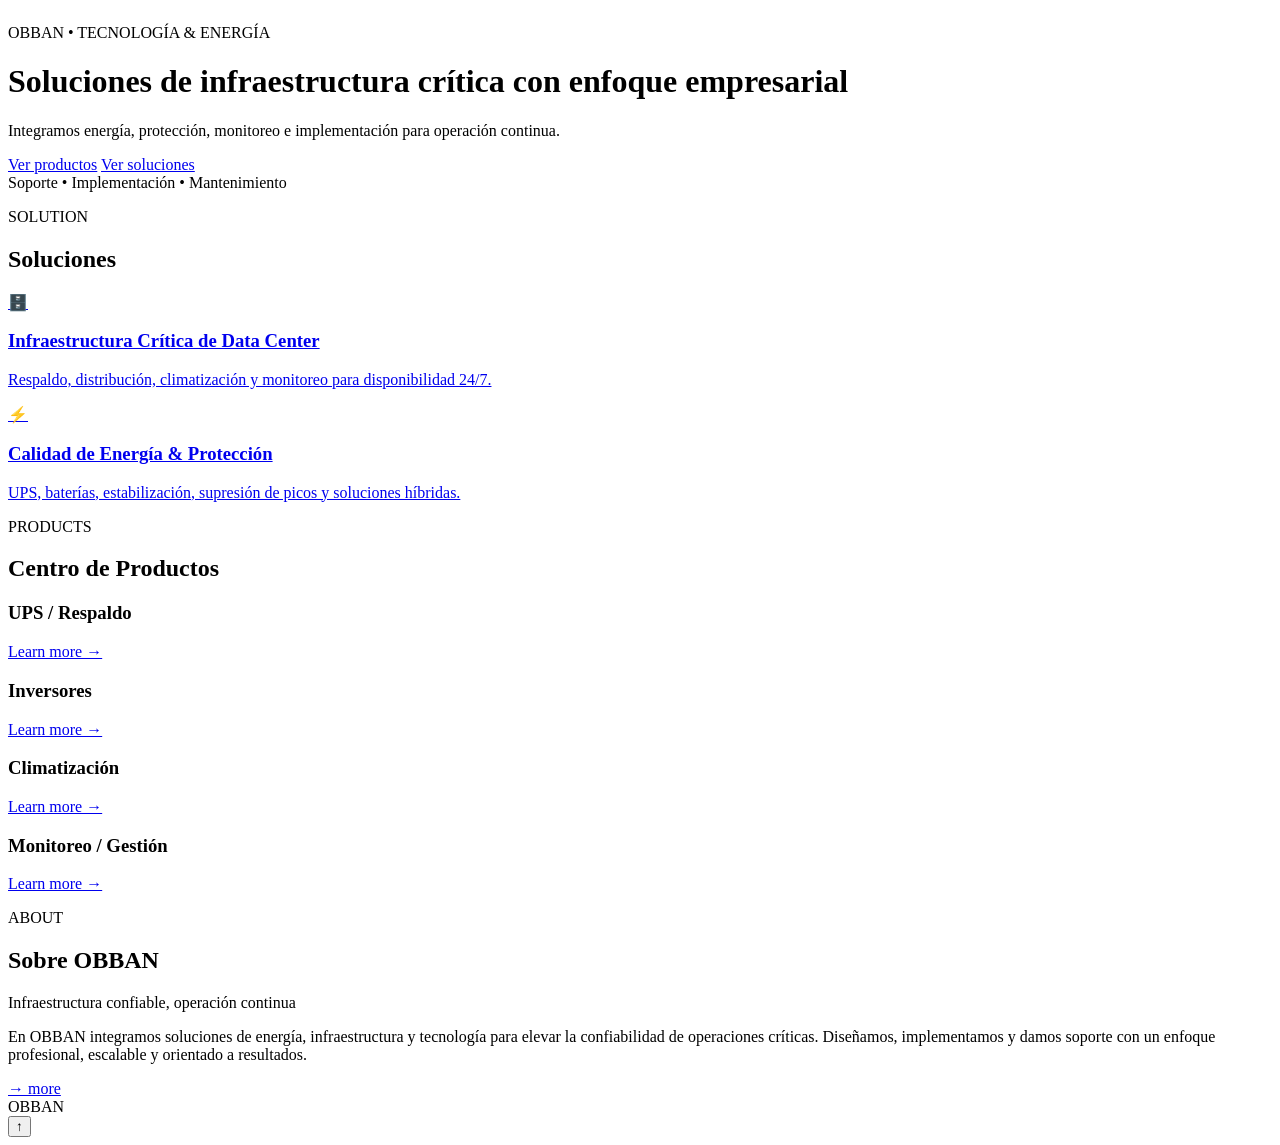
==== index.html @ 08b1f2b1 "Mover index a la raiz para despliegue" ====
<!doctype html>
<html lang="es">
<head>
  <meta charset="utf-8" />
  <meta name="viewport" content="width=device-width, initial-scale=1" />
  <title>OBBAN | Inicio</title>

  <link rel="stylesheet" href="../CSS/style.css">
  <link rel="stylesheet" href="https://cdn.jsdelivr.net/npm/swiper@11/swiper-bundle.min.css">
</head>
<body>

  <!-- NAV GLOBAL (inyectada con fetch) -->
  <div id="navbar-root"></div>

  <!-- HERO -->
 <header class="hero" id="top">
  <div class="swiper hero-swiper">
    <div class="swiper-wrapper">
      <div class="swiper-slide hero-slide" style="--bg:url('https://images.unsplash.com/photo-1520607162513-77705c0f0d4a?auto=format&fit=crop&w=2000&q=80')"></div>
      <div class="swiper-slide hero-slide" style="--bg:url('https://images.unsplash.com/photo-1551288049-bebda4e38f71?auto=format&fit=crop&w=2000&q=80')"></div>
      <div class="swiper-slide hero-slide" style="--bg:url('https://images.unsplash.com/photo-1558494949-ef010cbdcc31?auto=format&fit=crop&w=2000&q=80')"></div>
    </div>

    <div class="hero-nav">
      <div class="hero-pagination"></div>
    </div>
  </div>

  <div class="hero-overlay"></div>

  <div class="hero-inner">
    <div class="hero-copy reveal">
      <p class="eyebrow">OBBAN • TECNOLOGÍA & ENERGÍA</p>
      <h1 class="shine">Soluciones de infraestructura crítica con enfoque empresarial</h1>
      <p class="lead">
        Integramos energía, protección, monitoreo e implementación para operación continua.
      </p>
      <div class="hero-actions">
        <a class="btn btn-primary" href="#products">Ver productos</a>
        <a class="btn btn-ghost" href="#solution">Ver soluciones</a>
      </div>
    </div>

    <div class="hero-badge reveal">
      <span class="dot"></span>
      <span>Soporte • Implementación • Mantenimiento</span>
    </div>
  </div>
</header>
  <!-- SOLUTION -->
  <section class="section" id="solution">
    <div class="section-head">
      <p class="section-kicker">SOLUTION</p>
      <h2>Soluciones</h2>
      <span class="section-line"></span>
    </div>

    <div class="grid-2">
      <a class="tile" href="#">
        <div class="tile-bg" style="background-image:url('https://images.unsplash.com/photo-1558494949-ef010cbdcc31?auto=format&fit=crop&w=1600&q=80');"></div>
        <div class="tile-overlay"></div>
        <div class="tile-inner">
          <div class="tile-icon">🗄️</div>
          <h3>Infraestructura Crítica de Data Center</h3>
          <p>Respaldo, distribución, climatización y monitoreo para disponibilidad 24/7.</p>
        </div>
      </a>

      <a class="tile" href="#">
        <div class="tile-bg" style="background-image:url('https://images.unsplash.com/photo-1509395176047-4a66953fd231?auto=format&fit=crop&w=1600&q=80');"></div>
        <div class="tile-overlay"></div>
        <div class="tile-inner">
          <div class="tile-icon">⚡</div>
          <h3>Calidad de Energía & Protección</h3>
          <p>UPS, baterías, estabilización, supresión de picos y soluciones híbridas.</p>
        </div>
      </a>
    </div>
  </section>

  <!-- PRODUCTS -->
  <section class="section" id="products">
    <div class="section-head">
      <p class="section-kicker">PRODUCTS</p>
      <h2>Centro de Productos</h2>
      <span class="section-line"></span>
    </div>

    <div class="product-grid">
      <article class="product-card product-card--tall">
        <div class="product-copy">
          <h3>UPS / Respaldo</h3>
          <a class="learn" href="#">Learn more →</a>
        </div>
        <div class="product-media"
             style="background-image:url('https://images.unsplash.com/photo-1581091215367-59ab6c3a3c06?auto=format&fit=crop&w=1600&q=80');">
        </div>
      </article>

      <article class="product-card">
        <div class="product-copy">
          <h3>Inversores</h3>
          <a class="learn" href="#">Learn more →</a>
        </div>
        <div class="product-media"
             style="background-image:url('https://images.unsplash.com/photo-1558449028-b53a39d100fc?auto=format&fit=crop&w=1600&q=80');">
        </div>
      </article>

      <article class="product-card">
        <div class="product-copy">
          <h3>Climatización</h3>
          <a class="learn" href="#">Learn more →</a>
        </div>
        <div class="product-media"
             style="background-image:url('https://images.unsplash.com/photo-1581092334394-ff3b3f6d90f6?auto=format&fit=crop&w=1600&q=80');">
        </div>
      </article>

      <article class="product-card">
        <div class="product-copy">
          <h3>Monitoreo / Gestión</h3>
          <a class="learn" href="#">Learn more →</a>
        </div>
        <div class="product-media"
             style="background-image:url('https://images.unsplash.com/photo-1551703599-6b3e8379aa8f?auto=format&fit=crop&w=1600&q=80');">
        </div>
      </article>
    </div>
  </section>

  <!-- ABOUT -->
  <section class="section" id="about">
    <div class="section-head">
      <p class="section-kicker">ABOUT</p>
      <h2>Sobre OBBAN</h2>
      <span class="section-line"></span>
    </div>

    <div class="about">
      <p class="about-title">Infraestructura confiable, operación continua</p>
      <p class="about-text">
        En OBBAN integramos soluciones de energía, infraestructura y tecnología para elevar la
        confiabilidad de operaciones críticas. Diseñamos, implementamos y damos soporte con un
        enfoque profesional, escalable y orientado a resultados.
      </p>

      <a class="btn btn-secondary" href="#">→ more</a>

      <div class="about-watermark">OBBAN</div>
    </div>
  </section>

  <!-- BOTÓN SUBIR -->
  <button class="to-top" id="toTop" aria-label="Subir">↑</button>

 <script src="https://cdn.jsdelivr.net/npm/swiper@11/swiper-bundle.min.js"></script>
  <script src="../JS/script.js"></script>

  <script>
    window.__PAGE__ = "inicio";
  </script>
  <div id="footer-root"></div>
</body>
</html>
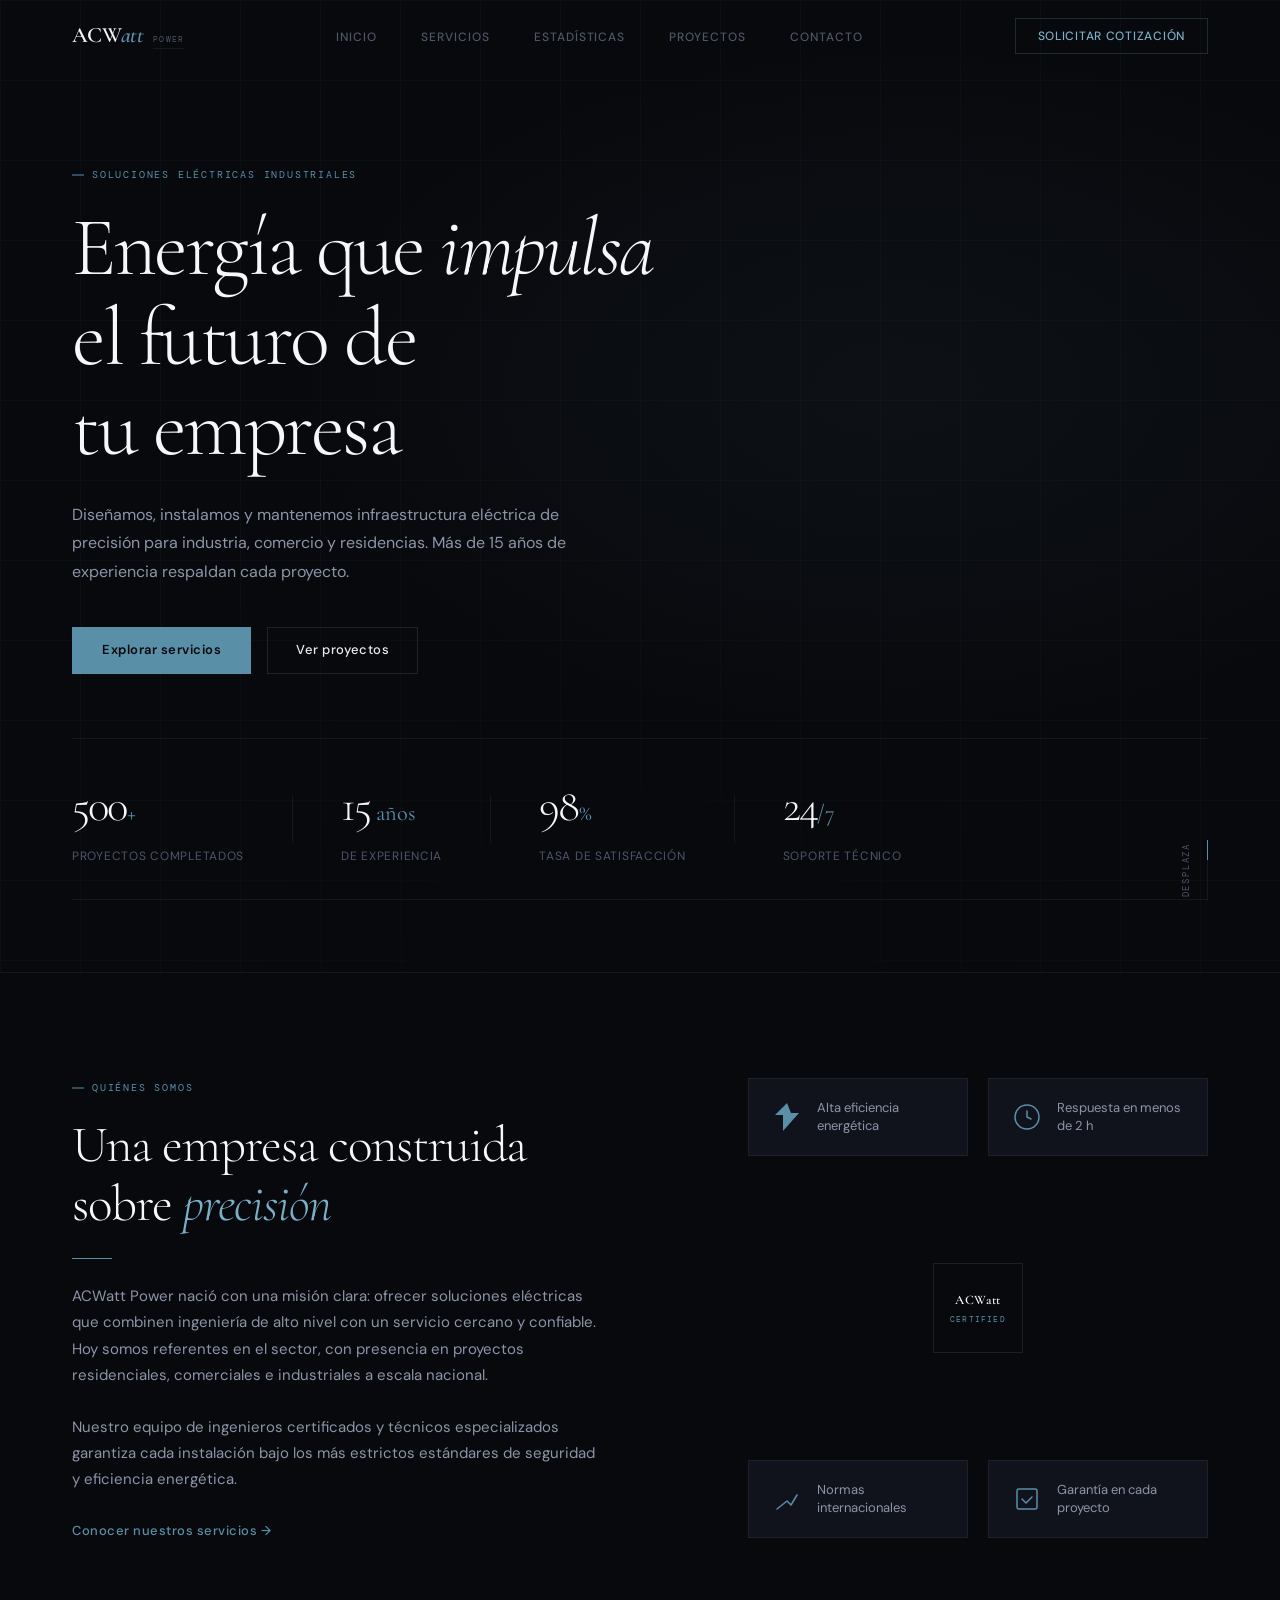
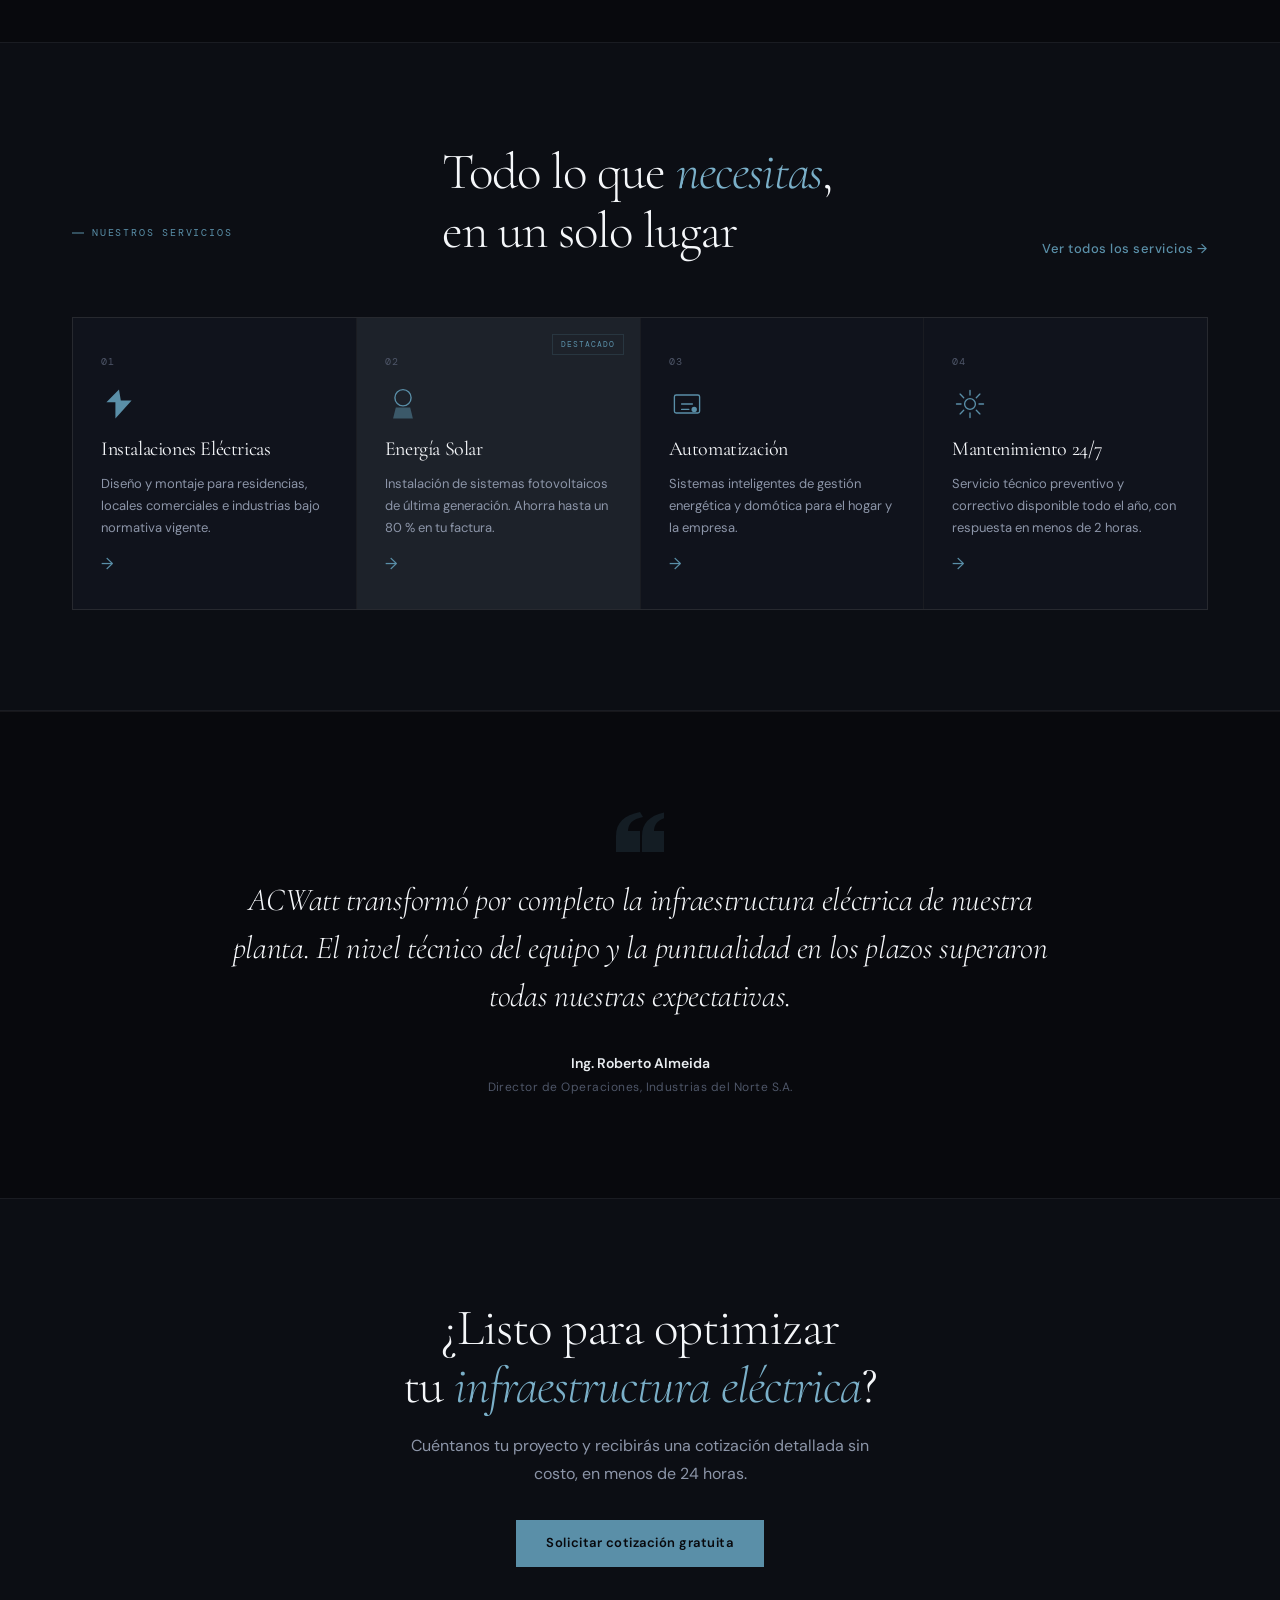
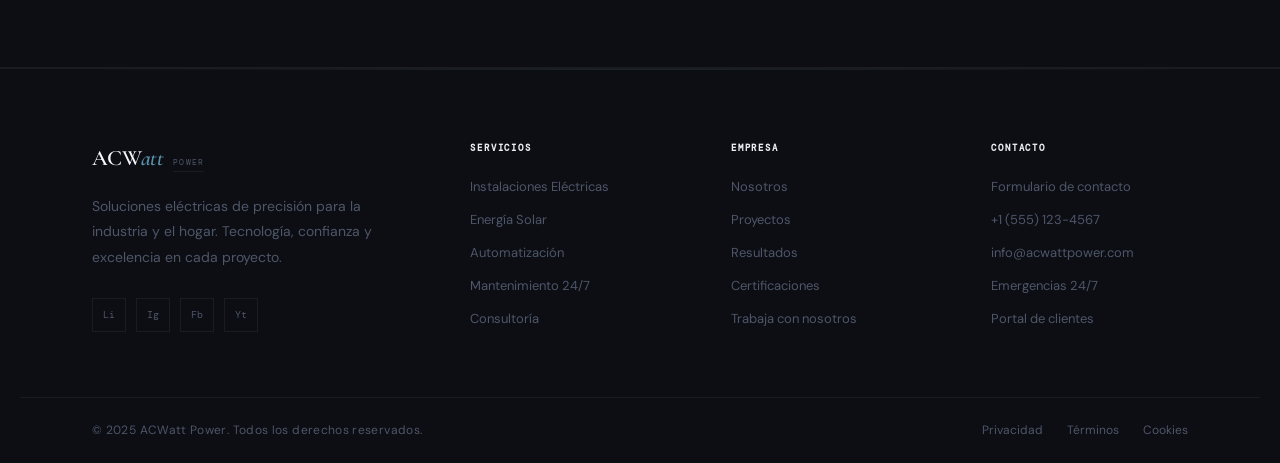
==== commit 8dddd565: "Renombrando inicio a index para GitHub Pages" ====
--- a/index.html
+++ b/index.html
@@ -1,166 +1,267 @@
-<!doctype html>
+<!DOCTYPE html>
 <html lang="es">
 <head>
-  <meta charset="utf-8" />
-  <meta name="viewport" content="width=device-width, initial-scale=1" />
-  <title>OBBAN | Inicio</title>
-
-  <link rel="stylesheet" href="../CSS/style.css">
-  <link rel="stylesheet" href="https://cdn.jsdelivr.net/npm/swiper@11/swiper-bundle.min.css">
+  <meta charset="UTF-8"/>
+  <meta name="viewport" content="width=device-width, initial-scale=1.0"/>
+  <title>ACWatt Power — Inicio</title>
+  <link rel="stylesheet" href="css/global.css"/>
+  <link rel="stylesheet" href="css/navbar.css"/>
+  <link rel="stylesheet" href="css/footer.css"/>
+  <link rel="stylesheet" href="css/inicio.css"/>
 </head>
 <body>
 
-  <!-- NAV GLOBAL (inyectada con fetch) -->
-  <div id="navbar-root"></div>
-
-  <!-- HERO -->
- <header class="hero" id="top">
-  <div class="swiper hero-swiper">
-    <div class="swiper-wrapper">
-      <div class="swiper-slide hero-slide" style="--bg:url('https://images.unsplash.com/photo-1520607162513-77705c0f0d4a?auto=format&fit=crop&w=2000&q=80')"></div>
-      <div class="swiper-slide hero-slide" style="--bg:url('https://images.unsplash.com/photo-1551288049-bebda4e38f71?auto=format&fit=crop&w=2000&q=80')"></div>
-      <div class="swiper-slide hero-slide" style="--bg:url('https://images.unsplash.com/photo-1558494949-ef010cbdcc31?auto=format&fit=crop&w=2000&q=80')"></div>
-    </div>
-
-    <div class="hero-nav">
-      <div class="hero-pagination"></div>
-    </div>
+  <!-- ── NAVBAR (universal) ── -->
+  <nav class="navbar" id="navbar">
+    <a href="inicio.html" class="nav-logo">
+      <span class="logo-mark">ACW<span>att</span></span>
+      <span class="logo-tag">Power</span>
+    </a>
+    <ul class="nav-links">
+      <li><a href="inicio.html"       class="nav-link" data-page="inicio">Inicio</a></li>
+      <li><a href="servicios.html"    class="nav-link" data-page="servicios">Servicios</a></li>
+      <li><a href="estadisticas.html" class="nav-link" data-page="estadisticas">Estadísticas</a></li>
+      <li><a href="proyectos.html"    class="nav-link" data-page="proyectos">Proyectos</a></li>
+      <li><a href="contacto.html"     class="nav-link" data-page="contacto">Contacto</a></li>
+    </ul>
+    <button class="nav-cta" onclick="location.href='contacto.html'">Solicitar cotización</button>
+    <button class="nav-hamburger" id="nav-hamburger" aria-label="Menú">
+      <span></span><span></span><span></span>
+    </button>
+  </nav>
+  <div class="nav-mobile" id="nav-mobile">
+    <a href="inicio.html"       class="nav-link" data-page="inicio">Inicio</a>
+    <a href="servicios.html"    class="nav-link" data-page="servicios">Servicios</a>
+    <a href="estadisticas.html" class="nav-link" data-page="estadisticas">Estadísticas</a>
+    <a href="proyectos.html"    class="nav-link" data-page="proyectos">Proyectos</a>
+    <a href="contacto.html"     class="nav-link" data-page="contacto">Contacto</a>
+    <button class="nav-cta" onclick="location.href='contacto.html'">Solicitar cotización</button>
   </div>
 
-  <div class="hero-overlay"></div>
-
-  <div class="hero-inner">
-    <div class="hero-copy reveal">
-      <p class="eyebrow">OBBAN • TECNOLOGÍA & ENERGÍA</p>
-      <h1 class="shine">Soluciones de infraestructura crítica con enfoque empresarial</h1>
-      <p class="lead">
-        Integramos energía, protección, monitoreo e implementación para operación continua.
-      </p>
-      <div class="hero-actions">
-        <a class="btn btn-primary" href="#products">Ver productos</a>
-        <a class="btn btn-ghost" href="#solution">Ver soluciones</a>
-      </div>
-    </div>
-
-    <div class="hero-badge reveal">
-      <span class="dot"></span>
-      <span>Soporte • Implementación • Mantenimiento</span>
-    </div>
-  </div>
-</header>
-  <!-- SOLUTION -->
-  <section class="section" id="solution">
-    <div class="section-head">
-      <p class="section-kicker">SOLUTION</p>
-      <h2>Soluciones</h2>
-      <span class="section-line"></span>
-    </div>
-
-    <div class="grid-2">
-      <a class="tile" href="#">
-        <div class="tile-bg" style="background-image:url('https://images.unsplash.com/photo-1558494949-ef010cbdcc31?auto=format&fit=crop&w=1600&q=80');"></div>
-        <div class="tile-overlay"></div>
-        <div class="tile-inner">
-          <div class="tile-icon">🗄️</div>
-          <h3>Infraestructura Crítica de Data Center</h3>
-          <p>Respaldo, distribución, climatización y monitoreo para disponibilidad 24/7.</p>
-        </div>
-      </a>
-
-      <a class="tile" href="#">
-        <div class="tile-bg" style="background-image:url('https://images.unsplash.com/photo-1509395176047-4a66953fd231?auto=format&fit=crop&w=1600&q=80');"></div>
-        <div class="tile-overlay"></div>
-        <div class="tile-inner">
-          <div class="tile-icon">⚡</div>
-          <h3>Calidad de Energía & Protección</h3>
-          <p>UPS, baterías, estabilización, supresión de picos y soluciones híbridas.</p>
-        </div>
-      </a>
-    </div>
-  </section>
-
-  <!-- PRODUCTS -->
-  <section class="section" id="products">
-    <div class="section-head">
-      <p class="section-kicker">PRODUCTS</p>
-      <h2>Centro de Productos</h2>
-      <span class="section-line"></span>
-    </div>
-
-    <div class="product-grid">
-      <article class="product-card product-card--tall">
-        <div class="product-copy">
-          <h3>UPS / Respaldo</h3>
-          <a class="learn" href="#">Learn more →</a>
-        </div>
-        <div class="product-media"
-             style="background-image:url('https://images.unsplash.com/photo-1581091215367-59ab6c3a3c06?auto=format&fit=crop&w=1600&q=80');">
-        </div>
-      </article>
-
-      <article class="product-card">
-        <div class="product-copy">
-          <h3>Inversores</h3>
-          <a class="learn" href="#">Learn more →</a>
-        </div>
-        <div class="product-media"
-             style="background-image:url('https://images.unsplash.com/photo-1558449028-b53a39d100fc?auto=format&fit=crop&w=1600&q=80');">
-        </div>
-      </article>
-
-      <article class="product-card">
-        <div class="product-copy">
-          <h3>Climatización</h3>
-          <a class="learn" href="#">Learn more →</a>
-        </div>
-        <div class="product-media"
-             style="background-image:url('https://images.unsplash.com/photo-1581092334394-ff3b3f6d90f6?auto=format&fit=crop&w=1600&q=80');">
-        </div>
-      </article>
-
-      <article class="product-card">
-        <div class="product-copy">
-          <h3>Monitoreo / Gestión</h3>
-          <a class="learn" href="#">Learn more →</a>
-        </div>
-        <div class="product-media"
-             style="background-image:url('https://images.unsplash.com/photo-1551703599-6b3e8379aa8f?auto=format&fit=crop&w=1600&q=80');">
-        </div>
-      </article>
-    </div>
-  </section>
-
-  <!-- ABOUT -->
-  <section class="section" id="about">
-    <div class="section-head">
-      <p class="section-kicker">ABOUT</p>
-      <h2>Sobre OBBAN</h2>
-      <span class="section-line"></span>
-    </div>
-
-    <div class="about">
-      <p class="about-title">Infraestructura confiable, operación continua</p>
-      <p class="about-text">
-        En OBBAN integramos soluciones de energía, infraestructura y tecnología para elevar la
-        confiabilidad de operaciones críticas. Diseñamos, implementamos y damos soporte con un
-        enfoque profesional, escalable y orientado a resultados.
-      </p>
-
-      <a class="btn btn-secondary" href="#">→ more</a>
-
-      <div class="about-watermark">OBBAN</div>
-    </div>
-  </section>
-
-  <!-- BOTÓN SUBIR -->
-  <button class="to-top" id="toTop" aria-label="Subir">↑</button>
-
- <script src="https://cdn.jsdelivr.net/npm/swiper@11/swiper-bundle.min.js"></script>
-  <script src="../JS/script.js"></script>
-
-  <script>
-    window.__PAGE__ = "inicio";
-  </script>
-  <div id="footer-root"></div>
+  <!-- ── HERO ── -->
+  <section class="hero">
+    <div class="hero-bg">
+      <div class="hero-grid"></div>
+      <div class="hero-vignette"></div>
+    </div>
+
+    <div class="hero-inner">
+      <div class="hero-content" data-reveal>
+        <span class="label">Soluciones eléctricas industriales</span>
+        <h1 class="hero-title">
+          Energía que <em>impulsa</em><br/>el futuro de<br/>tu empresa
+        </h1>
+        <p class="hero-desc">
+          Diseñamos, instalamos y mantenemos infraestructura eléctrica de precisión para industria, comercio y residencias. Más de 15 años de experiencia respaldan cada proyecto.
+        </p>
+        <div class="hero-actions">
+          <a href="servicios.html" class="btn btn-primary">Explorar servicios</a>
+          <a href="proyectos.html" class="btn btn-outline">Ver proyectos</a>
+        </div>
+      </div>
+
+      <div class="hero-metrics" data-reveal data-delay="200">
+        <div class="hm-item">
+          <span class="hm-num" data-count="500">0</span><span class="hm-unit">+</span>
+          <p>Proyectos completados</p>
+        </div>
+        <div class="hm-sep"></div>
+        <div class="hm-item">
+          <span class="hm-num" data-count="15">0</span><span class="hm-unit"> años</span>
+          <p>De experiencia</p>
+        </div>
+        <div class="hm-sep"></div>
+        <div class="hm-item">
+          <span class="hm-num" data-count="98">0</span><span class="hm-unit">%</span>
+          <p>Tasa de satisfacción</p>
+        </div>
+        <div class="hm-sep"></div>
+        <div class="hm-item">
+          <span class="hm-num" data-count="24">0</span><span class="hm-unit">/7</span>
+          <p>Soporte técnico</p>
+        </div>
+      </div>
+    </div>
+
+    <div class="hero-scroll-hint">
+      <span>Desplaza</span>
+      <div class="scroll-track"><div class="scroll-thumb"></div></div>
+    </div>
+  </section>
+
+  <!-- ── INTRO / IDENTIDAD ── -->
+  <section class="intro-section">
+    <div class="intro-inner">
+      <div class="intro-left" data-reveal="left">
+        <span class="label">Quiénes somos</span>
+        <h2 class="section-title">Una empresa construida sobre <em>precisión</em></h2>
+        <div class="divider"></div>
+        <p>ACWatt Power nació con una misión clara: ofrecer soluciones eléctricas que combinen ingeniería de alto nivel con un servicio cercano y confiable. Hoy somos referentes en el sector, con presencia en proyectos residenciales, comerciales e industriales a escala nacional.</p>
+        <br/>
+        <p>Nuestro equipo de ingenieros certificados y técnicos especializados garantiza cada instalación bajo los más estrictos estándares de seguridad y eficiencia energética.</p>
+        <a href="servicios.html" class="btn btn-ghost" style="margin-top:28px;">Conocer nuestros servicios →</a>
+      </div>
+      <div class="intro-right" data-reveal="right">
+        <div class="intro-visual">
+          <div class="iv-card iv-card--1">
+            <span class="iv-icon">
+              <svg viewBox="0 0 32 32" fill="none"><path d="M16 2L4 14h8v16l16-18h-8L16 2z" fill="currentColor"/></svg>
+            </span>
+            <p>Alta eficiencia energética</p>
+          </div>
+          <div class="iv-card iv-card--2">
+            <span class="iv-icon">
+              <svg viewBox="0 0 32 32" fill="none"><circle cx="16" cy="16" r="12" stroke="currentColor" stroke-width="1.5"/><path d="M16 10v6l4 2" stroke="currentColor" stroke-width="1.5" stroke-linecap="round"/></svg>
+            </span>
+            <p>Respuesta en menos de 2 h</p>
+          </div>
+          <div class="iv-card iv-card--3">
+            <span class="iv-icon">
+              <svg viewBox="0 0 32 32" fill="none"><path d="M6 26l10-8 4 4 6-10" stroke="currentColor" stroke-width="1.5" stroke-linecap="round" stroke-linejoin="round"/></svg>
+            </span>
+            <p>Normas internacionales</p>
+          </div>
+          <div class="iv-card iv-card--4">
+            <span class="iv-icon">
+              <svg viewBox="0 0 32 32" fill="none"><rect x="6" y="6" width="20" height="20" rx="2" stroke="currentColor" stroke-width="1.5"/><path d="M11 16l4 4 6-6" stroke="currentColor" stroke-width="1.5" stroke-linecap="round" stroke-linejoin="round"/></svg>
+            </span>
+            <p>Garantía en cada proyecto</p>
+          </div>
+          <div class="iv-center-badge">
+            <span>ACWatt</span>
+            <small>certified</small>
+          </div>
+        </div>
+      </div>
+    </div>
+  </section>
+
+  <!-- ── SERVICIOS PREVIEW ── -->
+  <section class="services-preview">
+    <div class="sp-inner">
+      <div class="sp-header" data-reveal>
+        <span class="label">Nuestros servicios</span>
+        <h2 class="section-title">Todo lo que <em>necesitas</em>,<br/>en un solo lugar</h2>
+        <a href="servicios.html" class="btn btn-ghost">Ver todos los servicios →</a>
+      </div>
+      <div class="sp-grid" data-reveal-group>
+        <a href="servicios.html" class="sp-card hover-lift" data-reveal>
+          <div class="sp-num">01</div>
+          <div class="sp-icon">
+            <svg viewBox="0 0 40 40" fill="none"><path d="M20 4L6 18h10v18l18-20H22L20 4z" fill="currentColor"/></svg>
+          </div>
+          <h3>Instalaciones Eléctricas</h3>
+          <p>Diseño y montaje para residencias, locales comerciales e industrias bajo normativa vigente.</p>
+          <span class="sp-arrow">→</span>
+        </a>
+        <a href="servicios.html" class="sp-card sp-card--accent hover-lift" data-reveal>
+          <div class="sp-num">02</div>
+          <div class="sp-icon">
+            <svg viewBox="0 0 40 40" fill="none"><circle cx="20" cy="13" r="9" stroke="currentColor" stroke-width="1.5"/><path d="M12 24h16l3 12H9l3-12z" fill="currentColor" opacity=".5"/></svg>
+          </div>
+          <h3>Energía Solar</h3>
+          <p>Instalación de sistemas fotovoltaicos de última generación. Ahorra hasta un 80 % en tu factura.</p>
+          <span class="sp-arrow">→</span>
+        </a>
+        <a href="servicios.html" class="sp-card hover-lift" data-reveal>
+          <div class="sp-num">03</div>
+          <div class="sp-icon">
+            <svg viewBox="0 0 40 40" fill="none"><rect x="6" y="10" width="28" height="20" rx="2" stroke="currentColor" stroke-width="1.5"/><path d="M14 20h12M14 26h8" stroke="currentColor" stroke-width="1.5" stroke-linecap="round"/><circle cx="28" cy="26" r="3" fill="currentColor"/></svg>
+          </div>
+          <h3>Automatización</h3>
+          <p>Sistemas inteligentes de gestión energética y domótica para el hogar y la empresa.</p>
+          <span class="sp-arrow">→</span>
+        </a>
+        <a href="servicios.html" class="sp-card hover-lift" data-reveal>
+          <div class="sp-num">04</div>
+          <div class="sp-icon">
+            <svg viewBox="0 0 40 40" fill="none"><path d="M20 5v5M31 9l-4 4M35 20h-5M31 31l-4-4M20 35v-5M9 31l4-4M5 20h5M9 9l4 4" stroke="currentColor" stroke-width="1.5" stroke-linecap="round"/><circle cx="20" cy="20" r="6" stroke="currentColor" stroke-width="1.5"/></svg>
+          </div>
+          <h3>Mantenimiento 24/7</h3>
+          <p>Servicio técnico preventivo y correctivo disponible todo el año, con respuesta en menos de 2 horas.</p>
+          <span class="sp-arrow">→</span>
+        </a>
+      </div>
+    </div>
+  </section>
+
+  <!-- ── TESTIMONIO DESTACADO ── -->
+  <section class="featured-quote">
+    <div class="fq-inner" data-reveal>
+      <svg class="fq-mark" viewBox="0 0 48 40" fill="none">
+        <path d="M0 40V24C0 10.7 8 3.3 24 0l3 5C16.3 7 12.3 11.7 12 19h12v21H0zm26 0V24C26 10.7 34 3.3 50 0l3 5C42.3 7 38.3 11.7 38 19h12v21H26z" fill="currentColor" opacity=".15"/>
+      </svg>
+      <blockquote>
+        ACWatt transformó por completo la infraestructura eléctrica de nuestra planta. El nivel técnico del equipo y la puntualidad en los plazos superaron todas nuestras expectativas.
+      </blockquote>
+      <cite>
+        <strong>Ing. Roberto Almeida</strong>
+        <span>Director de Operaciones, Industrias del Norte S.A.</span>
+      </cite>
+    </div>
+  </section>
+
+  <!-- ── CTA FINAL ── -->
+  <section class="cta-section" data-reveal>
+    <div class="cta-inner">
+      <h2 class="section-title">¿Listo para optimizar<br/>tu <em>infraestructura eléctrica</em>?</h2>
+      <p>Cuéntanos tu proyecto y recibirás una cotización detallada sin costo, en menos de 24 horas.</p>
+      <a href="contacto.html" class="btn btn-primary" style="margin-top:32px;">Solicitar cotización gratuita</a>
+    </div>
+  </section>
+
+  <!-- ── FOOTER (universal) ── -->
+  <footer class="site-footer">
+    <div class="footer-body">
+      <div class="footer-brand">
+        <a href="inicio.html" class="nav-logo">
+          <span class="logo-mark">ACW<span>att</span></span>
+          <span class="logo-tag">Power</span>
+        </a>
+        <p>Soluciones eléctricas de precisión para la industria y el hogar. Tecnología, confianza y excelencia en cada proyecto.</p>
+        <div class="footer-social">
+          <a href="#" class="social-link">Li</a>
+          <a href="#" class="social-link">Ig</a>
+          <a href="#" class="social-link">Fb</a>
+          <a href="#" class="social-link">Yt</a>
+        </div>
+      </div>
+      <div class="footer-col">
+        <h5>Servicios</h5>
+        <a href="servicios.html">Instalaciones Eléctricas</a>
+        <a href="servicios.html">Energía Solar</a>
+        <a href="servicios.html">Automatización</a>
+        <a href="servicios.html">Mantenimiento 24/7</a>
+        <a href="servicios.html">Consultoría</a>
+      </div>
+      <div class="footer-col">
+        <h5>Empresa</h5>
+        <a href="inicio.html">Nosotros</a>
+        <a href="proyectos.html">Proyectos</a>
+        <a href="estadisticas.html">Resultados</a>
+        <a href="#">Certificaciones</a>
+        <a href="#">Trabaja con nosotros</a>
+      </div>
+      <div class="footer-col">
+        <h5>Contacto</h5>
+        <a href="contacto.html">Formulario de contacto</a>
+        <a href="tel:+15551234567">+1 (555) 123-4567</a>
+        <a href="mailto:info@acwattpower.com">info@acwattpower.com</a>
+        <a href="#">Emergencias 24/7</a>
+        <a href="#">Portal de clientes</a>
+      </div>
+    </div>
+    <div class="footer-bottom">
+      <p>© 2025 ACWatt Power. Todos los derechos reservados.</p>
+      <div class="footer-legal">
+        <a href="#">Privacidad</a>
+        <a href="#">Términos</a>
+        <a href="#">Cookies</a>
+      </div>
+    </div>
+  </footer>
+
+  <script src="js/components.js"></script>
+  <script src="js/inicio.js"></script>
 </body>
 </html>
--- a/css/global.css
+++ b/css/global.css
@@ -0,0 +1,204 @@
+/* ============================================================
+   ACWATT POWER — GLOBAL.CSS
+   Paleta corporativa: Negro profundo, Gris, Azul acero suave
+   Tipografía: Cormorant Garamond (display) + DM Sans (cuerpo)
+   ============================================================ */
+
+@import url('https://fonts.googleapis.com/css2?family=Cormorant+Garamond:ital,wght@0,300;0,400;0,600;1,300;1,400&family=DM+Sans:wght@300;400;500;600&family=DM+Mono:wght@400;500&display=swap');
+
+/* === VARIABLES === */
+:root {
+  /* Fondo */
+  --bg-deep:      #08090d;
+  --bg-dark:      #0c0e14;
+  --bg-card:      #10131c;
+  --bg-card-hover:#13172280;
+
+  /* Acento — azul acero suave, no neón */
+  --accent:       #5a8fa8;
+  --accent-light: #7aafc8;
+  --accent-dim:   #3d6478;
+  --accent-glow:  rgba(90, 143, 168, 0.12);
+  --accent-border:rgba(90, 143, 168, 0.18);
+
+  /* Texto */
+  --text-primary: #e8ecf0;
+  --text-secondary:#8c95a8;
+  --text-muted:   #4e5668;
+  --text-white:   #f5f7fa;
+
+  /* Bordes */
+  --border-soft:  rgba(255,255,255,0.06);
+  --border-medium:rgba(255,255,255,0.10);
+  --border-accent:rgba(90, 143, 168, 0.25);
+
+  /* Tipografía */
+  --font-display: 'Cormorant Garamond', Georgia, serif;
+  --font-body:    'DM Sans', sans-serif;
+  --font-mono:    'DM Mono', monospace;
+
+  /* Espaciado */
+  --section-pad:  100px 72px;
+  --max-w:        1240px;
+
+  /* Transiciones */
+  --ease:         cubic-bezier(0.4, 0, 0.2, 1);
+  --ease-out:     cubic-bezier(0, 0, 0.2, 1);
+}
+
+/* === RESET === */
+*, *::before, *::after { margin:0; padding:0; box-sizing:border-box; }
+html { scroll-behavior: smooth; font-size: 16px; }
+
+body {
+  background: var(--bg-deep);
+  color: var(--text-primary);
+  font-family: var(--font-body);
+  font-weight: 400;
+  line-height: 1.6;
+  overflow-x: hidden;
+  -webkit-font-smoothing: antialiased;
+}
+
+/* === SCROLLBAR === */
+::-webkit-scrollbar { width: 3px; }
+::-webkit-scrollbar-track { background: var(--bg-deep); }
+::-webkit-scrollbar-thumb { background: var(--accent-dim); border-radius: 2px; }
+
+/* === TIPOGRAFÍA GLOBAL === */
+h1, h2, h3, h4 {
+  font-family: var(--font-display);
+  font-weight: 300;
+  letter-spacing: -0.02em;
+  line-height: 1.15;
+  color: var(--text-white);
+}
+p { color: var(--text-secondary); line-height: 1.75; }
+a { text-decoration: none; color: inherit; }
+
+/* === ETIQUETA DE SECCIÓN === */
+.label {
+  display: inline-block;
+  font-family: var(--font-mono);
+  font-size: 10px;
+  letter-spacing: 0.18em;
+  text-transform: uppercase;
+  color: var(--accent);
+  margin-bottom: 20px;
+  position: relative;
+  padding-left: 20px;
+}
+.label::before {
+  content: '';
+  position: absolute;
+  left: 0; top: 50%;
+  transform: translateY(-50%);
+  width: 12px; height: 1px;
+  background: var(--accent);
+}
+
+/* === TÍTULO DE SECCIÓN === */
+.section-title {
+  font-size: clamp(2.2rem, 4vw, 3.4rem);
+  font-weight: 300;
+  margin-bottom: 16px;
+}
+.section-title em {
+  font-style: italic;
+  color: var(--accent-light);
+}
+
+.section-subtitle {
+  font-size: 15px;
+  color: var(--text-secondary);
+  max-width: 520px;
+  line-height: 1.8;
+}
+
+/* === BOTONES === */
+.btn {
+  display: inline-flex;
+  align-items: center;
+  gap: 10px;
+  font-family: var(--font-body);
+  font-size: 13px;
+  font-weight: 500;
+  letter-spacing: 0.04em;
+  border: none;
+  cursor: pointer;
+  transition: all 0.3s var(--ease);
+  white-space: nowrap;
+}
+
+.btn-primary {
+  padding: 13px 30px;
+  background: var(--accent);
+  color: var(--bg-deep);
+  font-weight: 600;
+}
+.btn-primary:hover {
+  background: var(--accent-light);
+  transform: translateY(-1px);
+  box-shadow: 0 8px 32px rgba(90, 143, 168, 0.25);
+}
+
+.btn-outline {
+  padding: 12px 28px;
+  background: transparent;
+  color: var(--text-primary);
+  border: 1px solid var(--border-medium);
+}
+.btn-outline:hover {
+  border-color: var(--accent-border);
+  color: var(--accent-light);
+}
+
+.btn-ghost {
+  padding: 0;
+  background: transparent;
+  color: var(--accent);
+  font-size: 13px;
+  border-bottom: 1px solid transparent;
+}
+.btn-ghost:hover { border-bottom-color: var(--accent); }
+
+/* === DIVISOR === */
+.divider {
+  width: 40px; height: 1px;
+  background: var(--accent);
+  margin: 24px 0;
+}
+
+/* === ANIMACIONES DE ENTRADA === */
+[data-reveal] {
+  opacity: 0;
+  transform: translateY(24px);
+  transition: opacity 0.7s var(--ease-out), transform 0.7s var(--ease-out);
+}
+[data-reveal].revealed {
+  opacity: 1;
+  transform: translateY(0);
+}
+[data-reveal="left"]  { transform: translateX(-24px); }
+[data-reveal="right"] { transform: translateX(24px); }
+[data-reveal="left"].revealed,
+[data-reveal="right"].revealed { transform: translateX(0); }
+
+/* === BARRA DE PROGRESO DE SCROLL === */
+#scroll-progress {
+  position: fixed;
+  top: 0; left: 0;
+  height: 2px;
+  width: 0%;
+  background: linear-gradient(to right, var(--accent-dim), var(--accent));
+  z-index: 9999;
+  transition: width 0.1s linear;
+}
+
+/* === RESPONSIVE HELPERS === */
+@media (max-width: 900px) {
+  :root { --section-pad: 72px 32px; }
+}
+@media (max-width: 600px) {
+  :root { --section-pad: 56px 20px; }
+}
--- a/css/navbar.css
+++ b/css/navbar.css
@@ -0,0 +1,160 @@
+/* ============================================================
+   ACWATT POWER — NAVBAR.CSS
+   ============================================================ */
+
+.navbar {
+  position: fixed;
+  top: 0; left: 0; right: 0;
+  z-index: 1000;
+  padding: 0 72px;
+  height: 72px;
+  display: flex;
+  align-items: center;
+  justify-content: space-between;
+  transition: background 0.5s var(--ease), border-color 0.5s;
+  border-bottom: 1px solid transparent;
+}
+
+.navbar.scrolled {
+  background: rgba(8, 9, 13, 0.92);
+  backdrop-filter: blur(24px) saturate(1.4);
+  -webkit-backdrop-filter: blur(24px) saturate(1.4);
+  border-bottom-color: var(--border-soft);
+}
+
+/* LOGO */
+.nav-logo {
+  display: flex;
+  align-items: baseline;
+  gap: 0;
+  text-decoration: none;
+}
+.logo-mark {
+  font-family: var(--font-display);
+  font-weight: 600;
+  font-size: 22px;
+  letter-spacing: -0.03em;
+  color: var(--text-white);
+}
+.logo-mark span {
+  color: var(--accent);
+  font-style: italic;
+}
+.logo-tag {
+  font-family: var(--font-mono);
+  font-size: 8px;
+  letter-spacing: 0.16em;
+  color: var(--text-muted);
+  text-transform: uppercase;
+  margin-left: 10px;
+  padding-bottom: 2px;
+  border-bottom: 1px solid var(--border-soft);
+}
+
+/* LINKS */
+.nav-links {
+  display: flex;
+  list-style: none;
+  align-items: center;
+  gap: 44px;
+}
+.nav-link {
+  font-size: 12px;
+  font-weight: 500;
+  letter-spacing: 0.08em;
+  text-transform: uppercase;
+  color: var(--text-muted);
+  text-decoration: none;
+  position: relative;
+  transition: color 0.3s;
+}
+.nav-link::after {
+  content: '';
+  position: absolute;
+  bottom: -4px; left: 0;
+  width: 0; height: 1px;
+  background: var(--accent);
+  transition: width 0.35s var(--ease);
+}
+.nav-link:hover,
+.nav-link.active {
+  color: var(--text-primary);
+}
+.nav-link:hover::after,
+.nav-link.active::after { width: 100%; }
+
+/* CTA */
+.nav-cta {
+  padding: 9px 22px;
+  background: transparent;
+  border: 1px solid var(--border-accent);
+  color: var(--accent-light);
+  font-family: var(--font-body);
+  font-size: 12px;
+  font-weight: 500;
+  letter-spacing: 0.06em;
+  text-transform: uppercase;
+  cursor: pointer;
+  transition: all 0.3s var(--ease);
+  white-space: nowrap;
+}
+.nav-cta:hover {
+  background: var(--accent);
+  border-color: var(--accent);
+  color: var(--bg-deep);
+}
+
+/* HAMBURGER */
+.nav-hamburger {
+  display: none;
+  flex-direction: column;
+  justify-content: center;
+  gap: 5px;
+  width: 32px;
+  height: 32px;
+  cursor: pointer;
+  background: none;
+  border: none;
+  padding: 4px;
+}
+.nav-hamburger span {
+  display: block;
+  width: 100%; height: 1px;
+  background: var(--text-primary);
+  transition: all 0.3s;
+}
+.nav-hamburger.open span:nth-child(1) { transform: rotate(45deg) translate(4px, 4px); }
+.nav-hamburger.open span:nth-child(2) { opacity: 0; }
+.nav-hamburger.open span:nth-child(3) { transform: rotate(-45deg) translate(4px, -4px); }
+
+/* MOBILE MENU */
+.nav-mobile {
+  display: none;
+  position: fixed;
+  top: 72px; left: 0; right: 0;
+  background: rgba(8, 9, 13, 0.97);
+  backdrop-filter: blur(24px);
+  border-bottom: 1px solid var(--border-soft);
+  padding: 32px;
+  flex-direction: column;
+  gap: 0;
+  z-index: 999;
+}
+.nav-mobile.open { display: flex; }
+.nav-mobile .nav-link {
+  display: block;
+  padding: 14px 0;
+  font-size: 14px;
+  border-bottom: 1px solid var(--border-soft);
+}
+.nav-mobile .nav-cta {
+  margin-top: 20px;
+  text-align: center;
+}
+
+/* RESPONSIVE */
+@media (max-width: 960px) {
+  .navbar { padding: 0 32px; }
+  .nav-links, .nav-cta { display: none; }
+  .nav-hamburger { display: flex; }
+}
--- a/css/footer.css
+++ b/css/footer.css
@@ -0,0 +1,129 @@
+/* ============================================================
+   ACWATT POWER — FOOTER.CSS
+   ============================================================ */
+
+.site-footer {
+  background: var(--bg-dark);
+  border-top: 1px solid var(--border-soft);
+  position: relative;
+  overflow: hidden;
+}
+
+/* Línea decorativa superior */
+.site-footer::before {
+  content: '';
+  position: absolute;
+  top: 0; left: 72px; right: 72px;
+  height: 1px;
+  background: linear-gradient(to right, transparent, var(--accent-border), transparent);
+}
+
+/* CUERPO DEL FOOTER */
+.footer-body {
+  display: grid;
+  grid-template-columns: 1.6fr 1fr 1fr 1fr;
+  gap: 64px;
+  max-width: var(--max-w);
+  margin: 0 auto;
+  padding: 72px 72px 56px;
+}
+
+/* Columna marca */
+.footer-brand .nav-logo { margin-bottom: 18px; display: inline-flex; }
+.footer-brand p {
+  font-size: 14px;
+  color: var(--text-muted);
+  line-height: 1.8;
+  max-width: 280px;
+  margin-bottom: 28px;
+}
+
+/* Redes sociales */
+.footer-social {
+  display: flex;
+  gap: 10px;
+}
+.social-link {
+  width: 34px; height: 34px;
+  border: 1px solid var(--border-soft);
+  display: flex;
+  align-items: center;
+  justify-content: center;
+  font-family: var(--font-mono);
+  font-size: 10px;
+  color: var(--text-muted);
+  text-decoration: none;
+  transition: all 0.3s;
+}
+.social-link:hover {
+  border-color: var(--accent-border);
+  color: var(--accent-light);
+}
+
+/* Columnas de links */
+.footer-col h5 {
+  font-family: var(--font-mono);
+  font-size: 9px;
+  letter-spacing: 0.2em;
+  text-transform: uppercase;
+  color: var(--text-primary);
+  margin-bottom: 22px;
+}
+.footer-col a {
+  display: block;
+  font-size: 13px;
+  color: var(--text-muted);
+  margin-bottom: 12px;
+  transition: color 0.3s;
+}
+.footer-col a:hover { color: var(--accent-light); }
+
+/* BARRA INFERIOR */
+.footer-bottom {
+  border-top: 1px solid var(--border-soft);
+  max-width: var(--max-w);
+  margin: 0 auto;
+  padding: 22px 72px;
+  display: flex;
+  justify-content: space-between;
+  align-items: center;
+  gap: 20px;
+}
+.footer-bottom p {
+  font-size: 12px;
+  color: var(--text-muted);
+  letter-spacing: 0.03em;
+}
+.footer-legal {
+  display: flex;
+  gap: 24px;
+}
+.footer-legal a {
+  font-size: 12px;
+  color: var(--text-muted);
+  transition: color 0.3s;
+}
+.footer-legal a:hover { color: var(--accent); }
+
+/* RESPONSIVE */
+@media (max-width: 960px) {
+  .footer-body {
+    grid-template-columns: 1fr 1fr;
+    gap: 40px;
+    padding: 56px 32px 48px;
+  }
+  .footer-brand { grid-column: span 2; }
+  .footer-bottom {
+    flex-direction: column;
+    text-align: center;
+    padding: 20px 32px;
+    gap: 12px;
+  }
+  .site-footer::before { left: 32px; right: 32px; }
+}
+@media (max-width: 540px) {
+  .footer-body { grid-template-columns: 1fr; }
+  .footer-brand { grid-column: span 1; }
+  .footer-body { padding: 48px 20px 40px; }
+  .footer-bottom { padding: 18px 20px; }
+}
--- a/css/inicio.css
+++ b/css/inicio.css
@@ -0,0 +1,423 @@
+/* ============================================================
+   ACWATT POWER — INICIO.CSS
+   ============================================================ */
+
+/* ── HERO ──────────────────────────────────────────────────── */
+.hero {
+  position: relative;
+  min-height: 100vh;
+  display: flex;
+  flex-direction: column;
+  justify-content: flex-end;
+  padding: 0 72px 72px;
+  overflow: hidden;
+}
+
+.hero-bg {
+  position: absolute;
+  inset: 0;
+  z-index: 0;
+}
+
+/* Cuadrícula de fondo sutil */
+.hero-grid {
+  position: absolute;
+  inset: 0;
+  background-image:
+    linear-gradient(rgba(90, 143, 168, 0.04) 1px, transparent 1px),
+    linear-gradient(90deg, rgba(90, 143, 168, 0.04) 1px, transparent 1px);
+  background-size: 80px 80px;
+}
+
+.hero-vignette {
+  position: absolute;
+  inset: 0;
+  background:
+    radial-gradient(ellipse 80% 60% at 70% 40%, rgba(90, 143, 168, 0.06) 0%, transparent 60%),
+    radial-gradient(ellipse 100% 100% at 50% 100%, var(--bg-deep) 0%, transparent 50%);
+}
+
+.hero-inner {
+  position: relative;
+  z-index: 1;
+  max-width: var(--max-w);
+  width: 100%;
+  margin: 0 auto;
+}
+
+.hero-content {
+  max-width: 700px;
+  padding-top: 160px;
+  margin-bottom: 64px;
+}
+
+.hero-title {
+  font-size: clamp(3.2rem, 6.5vw, 6rem);
+  font-weight: 300;
+  line-height: 1.08;
+  margin-bottom: 28px;
+  letter-spacing: -0.03em;
+}
+
+.hero-desc {
+  font-size: 16px;
+  color: var(--text-secondary);
+  max-width: 520px;
+  line-height: 1.8;
+  margin-bottom: 40px;
+}
+
+.hero-actions {
+  display: flex;
+  gap: 16px;
+  flex-wrap: wrap;
+}
+
+/* MÉTRICAS */
+.hero-metrics {
+  display: flex;
+  align-items: center;
+  gap: 0;
+  padding: 32px 0;
+  border-top: 1px solid var(--border-soft);
+  border-bottom: 1px solid var(--border-soft);
+  flex-wrap: wrap;
+  row-gap: 24px;
+}
+
+.hm-item {
+  padding: 0 48px 0 0;
+}
+.hm-item:first-child { padding-left: 0; }
+
+.hm-num {
+  font-family: var(--font-display);
+  font-size: 2.8rem;
+  font-weight: 300;
+  color: var(--text-white);
+  letter-spacing: -0.04em;
+}
+.hm-unit {
+  font-family: var(--font-display);
+  font-size: 1.4rem;
+  color: var(--accent);
+}
+.hm-item p {
+  font-size: 12px;
+  color: var(--text-muted);
+  text-transform: uppercase;
+  letter-spacing: 0.06em;
+  margin-top: 4px;
+}
+
+.hm-sep {
+  width: 1px;
+  height: 48px;
+  background: var(--border-soft);
+  margin-right: 48px;
+  flex-shrink: 0;
+}
+
+/* SCROLL HINT */
+.hero-scroll-hint {
+  position: absolute;
+  bottom: 72px;
+  right: 72px;
+  display: flex;
+  align-items: center;
+  gap: 14px;
+  z-index: 1;
+}
+.hero-scroll-hint span {
+  font-family: var(--font-mono);
+  font-size: 9px;
+  letter-spacing: 0.2em;
+  text-transform: uppercase;
+  color: var(--text-muted);
+  writing-mode: vertical-rl;
+  transform: rotate(180deg);
+}
+.scroll-track {
+  width: 1px;
+  height: 60px;
+  background: var(--border-soft);
+  position: relative;
+  overflow: hidden;
+}
+.scroll-thumb {
+  width: 100%;
+  height: 20px;
+  background: var(--accent);
+  animation: scroll-down 2s ease-in-out infinite;
+}
+@keyframes scroll-down {
+  0%   { transform: translateY(-100%); opacity: 0; }
+  20%  { opacity: 1; }
+  80%  { opacity: 1; }
+  100% { transform: translateY(300%); opacity: 0; }
+}
+
+/* ── INTRO ──────────────────────────────────────────────────── */
+.intro-section {
+  padding: var(--section-pad);
+  border-top: 1px solid var(--border-soft);
+}
+.intro-inner {
+  max-width: var(--max-w);
+  margin: 0 auto;
+  display: grid;
+  grid-template-columns: 1fr 1fr;
+  gap: 80px;
+  align-items: center;
+}
+.intro-left p { font-size: 15px; }
+
+/* VISUAL DE IDENTIDAD */
+.intro-visual {
+  position: relative;
+  width: 100%;
+  aspect-ratio: 1;
+  max-width: 460px;
+  margin-left: auto;
+}
+
+.iv-card {
+  position: absolute;
+  background: var(--bg-card);
+  border: 1px solid var(--border-soft);
+  padding: 20px 22px;
+  display: flex;
+  align-items: center;
+  gap: 14px;
+  transition: border-color 0.3s, transform 0.3s;
+  width: 220px;
+}
+.iv-card:hover {
+  border-color: var(--accent-border);
+  transform: translateY(-3px);
+}
+.iv-card--1 { top: 0;   left: 0; }
+.iv-card--2 { top: 0;   right: 0; }
+.iv-card--3 { bottom: 0; left: 0; }
+.iv-card--4 { bottom: 0; right: 0; }
+
+.iv-icon {
+  width: 32px; height: 32px;
+  color: var(--accent);
+  flex-shrink: 0;
+}
+.iv-icon svg { width: 100%; height: 100%; }
+
+.iv-card p {
+  font-size: 13px;
+  color: var(--text-secondary);
+  line-height: 1.4;
+  margin: 0;
+}
+
+.iv-center-badge {
+  position: absolute;
+  top: 50%; left: 50%;
+  transform: translate(-50%, -50%);
+  width: 90px; height: 90px;
+  border: 1px solid var(--accent-border);
+  background: var(--bg-deep);
+  display: flex;
+  flex-direction: column;
+  align-items: center;
+  justify-content: center;
+  text-align: center;
+}
+.iv-center-badge span {
+  font-family: var(--font-display);
+  font-size: 13px;
+  font-weight: 600;
+  color: var(--text-white);
+  letter-spacing: 0.05em;
+}
+.iv-center-badge small {
+  font-family: var(--font-mono);
+  font-size: 8px;
+  letter-spacing: 0.15em;
+  color: var(--accent);
+  text-transform: uppercase;
+  margin-top: 2px;
+}
+
+/* ── SERVICIOS PREVIEW ──────────────────────────────────────── */
+.services-preview {
+  padding: var(--section-pad);
+  background: var(--bg-dark);
+  border-top: 1px solid var(--border-soft);
+  border-bottom: 1px solid var(--border-soft);
+}
+.sp-inner { max-width: var(--max-w); margin: 0 auto; }
+
+.sp-header {
+  display: flex;
+  align-items: flex-end;
+  justify-content: space-between;
+  margin-bottom: 56px;
+  flex-wrap: wrap;
+  gap: 20px;
+}
+.sp-header .section-title { margin-bottom: 0; }
+
+.sp-grid {
+  display: grid;
+  grid-template-columns: repeat(4, 1fr);
+  gap: 1px;
+  background: var(--border-soft);
+  border: 1px solid var(--border-soft);
+}
+
+.sp-card {
+  background: var(--bg-card);
+  padding: 36px 28px 32px;
+  position: relative;
+  text-decoration: none;
+  display: flex;
+  flex-direction: column;
+  gap: 12px;
+  transition: background 0.35s, transform 0.35s;
+  overflow: hidden;
+}
+.sp-card::before {
+  content: '';
+  position: absolute;
+  bottom: 0; left: 0;
+  width: 0; height: 2px;
+  background: var(--accent);
+  transition: width 0.4s var(--ease);
+}
+.sp-card:hover::before { width: 100%; }
+.sp-card:hover { background: var(--bg-card-hover); }
+
+.sp-card--accent { background: rgba(90, 143, 168, 0.06); }
+.sp-card--accent::after {
+  content: 'Destacado';
+  position: absolute;
+  top: 16px; right: 16px;
+  font-family: var(--font-mono);
+  font-size: 8px;
+  letter-spacing: 0.12em;
+  color: var(--accent);
+  text-transform: uppercase;
+  border: 1px solid var(--accent-border);
+  padding: 3px 8px;
+}
+
+.sp-num {
+  font-family: var(--font-mono);
+  font-size: 10px;
+  letter-spacing: 0.1em;
+  color: var(--text-muted);
+  margin-bottom: 4px;
+}
+.sp-icon {
+  width: 36px; height: 36px;
+  color: var(--accent);
+}
+.sp-icon svg { width: 100%; height: 100%; }
+
+.sp-card h3 {
+  font-family: var(--font-display);
+  font-size: 20px;
+  font-weight: 400;
+  color: var(--text-white);
+  margin-top: 4px;
+}
+.sp-card p { font-size: 13px; line-height: 1.7; flex: 1; }
+
+.sp-arrow {
+  font-size: 16px;
+  color: var(--accent);
+  transition: transform 0.3s;
+  align-self: flex-start;
+}
+.sp-card:hover .sp-arrow { transform: translateX(6px); }
+
+/* ── QUOTE DESTACADA ────────────────────────────────────────── */
+.featured-quote {
+  padding: var(--section-pad);
+  border-top: 1px solid var(--border-soft);
+}
+.fq-inner {
+  max-width: 820px;
+  margin: 0 auto;
+  text-align: center;
+  position: relative;
+}
+.fq-mark {
+  width: 48px;
+  margin: 0 auto 24px;
+  display: block;
+  color: var(--accent);
+}
+blockquote {
+  font-family: var(--font-display);
+  font-size: clamp(1.4rem, 2.5vw, 2rem);
+  font-weight: 300;
+  font-style: italic;
+  color: var(--text-white);
+  line-height: 1.5;
+  margin-bottom: 32px;
+  letter-spacing: -0.01em;
+}
+cite {
+  display: flex;
+  flex-direction: column;
+  align-items: center;
+  gap: 4px;
+  font-style: normal;
+}
+cite strong {
+  font-family: var(--font-body);
+  font-size: 14px;
+  font-weight: 600;
+  color: var(--text-primary);
+}
+cite span {
+  font-size: 12px;
+  color: var(--text-muted);
+  letter-spacing: 0.04em;
+}
+
+/* ── CTA FINAL ──────────────────────────────────────────────── */
+.cta-section {
+  padding: var(--section-pad);
+  background: var(--bg-dark);
+  border-top: 1px solid var(--border-soft);
+  border-bottom: 1px solid var(--border-soft);
+}
+.cta-inner {
+  max-width: var(--max-w);
+  margin: 0 auto;
+  display: flex;
+  flex-direction: column;
+  align-items: center;
+  text-align: center;
+}
+.cta-inner .section-title { max-width: 600px; }
+.cta-inner p { max-width: 480px; }
+
+/* ── RESPONSIVE ─────────────────────────────────────────────── */
+@media (max-width: 1100px) {
+  .sp-grid { grid-template-columns: repeat(2, 1fr); }
+}
+@media (max-width: 900px) {
+  .hero { padding: 0 32px 56px; }
+  .hero-content { padding-top: 120px; }
+  .hero-scroll-hint { display: none; }
+  .intro-inner { grid-template-columns: 1fr; }
+  .intro-visual { max-width: 340px; margin: 0 auto; }
+  .iv-card { width: 180px; padding: 14px 16px; }
+  .sp-header { flex-direction: column; align-items: flex-start; }
+}
+@media (max-width: 640px) {
+  .hero-title { font-size: 2.8rem; }
+  .sp-grid { grid-template-columns: 1fr; }
+  .hm-sep { display: none; }
+  .hero-metrics { gap: 24px; }
+  .hm-item { padding: 0; }
+}
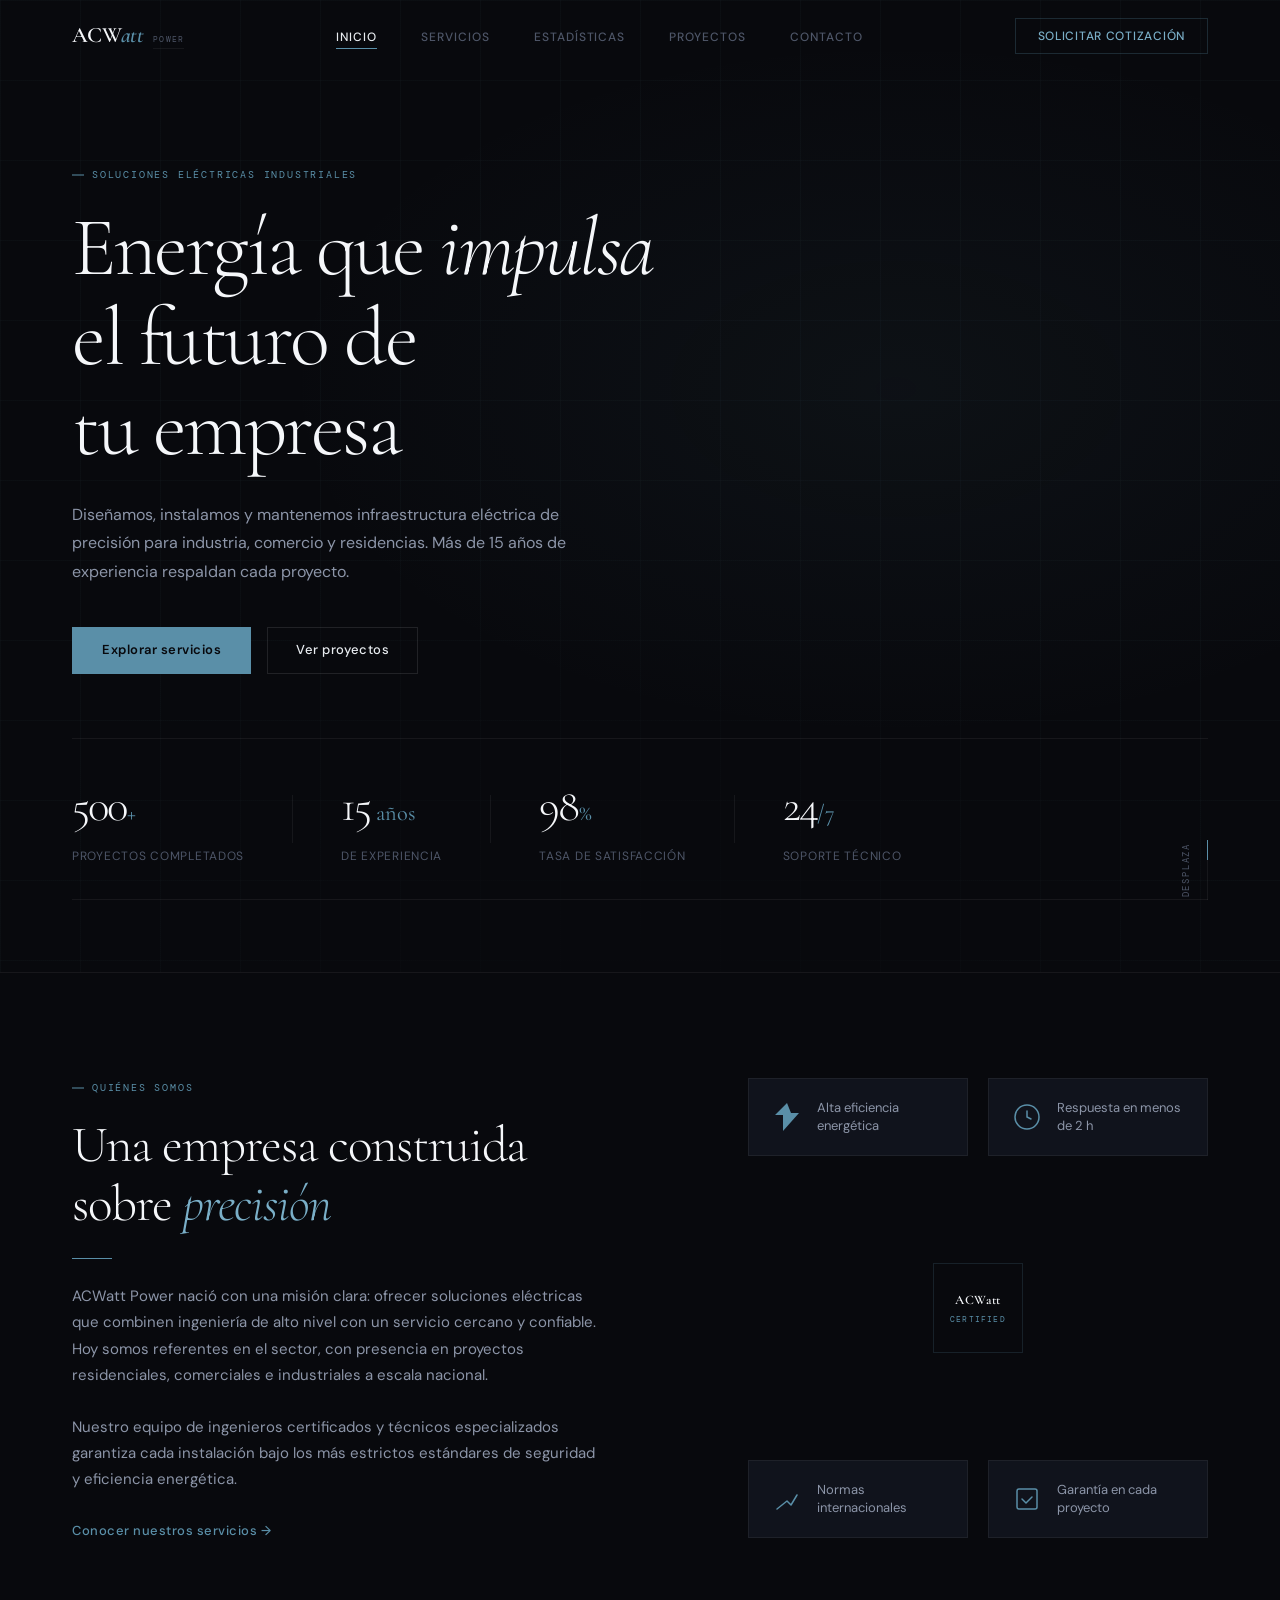
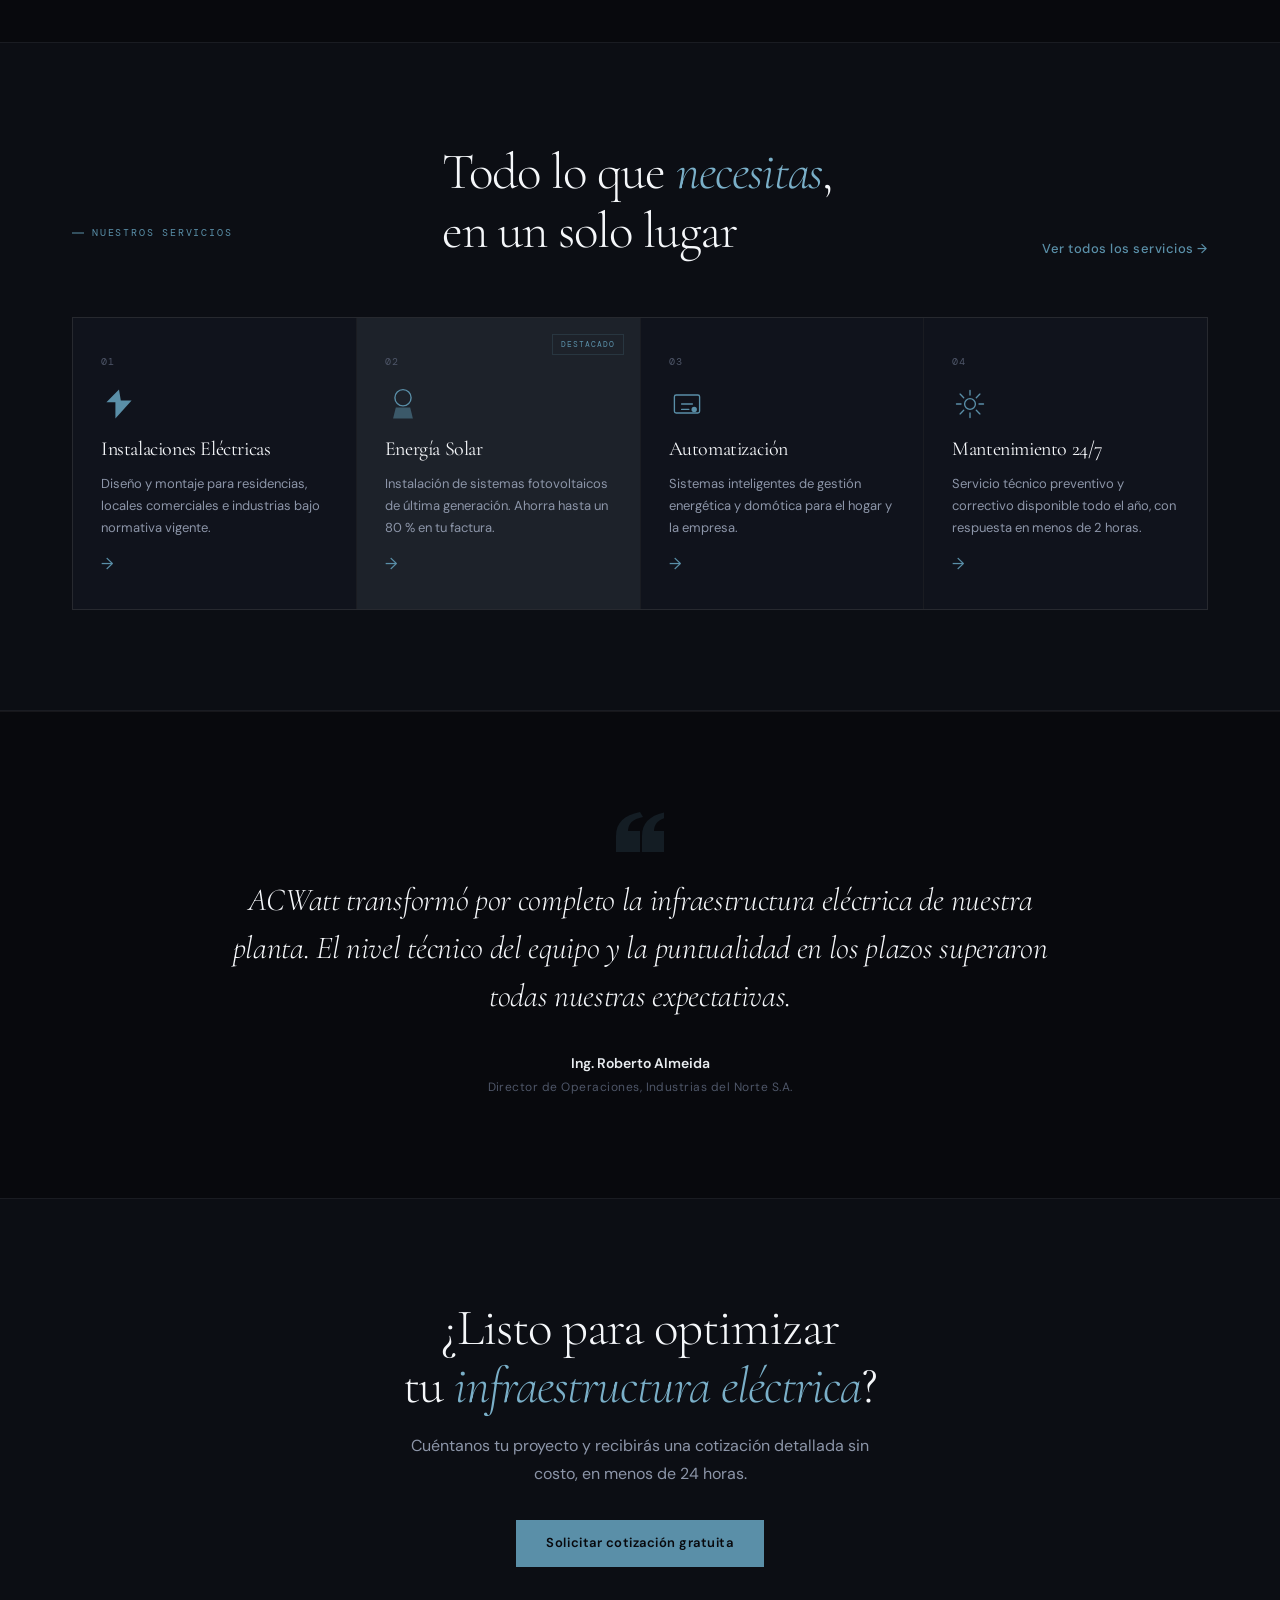
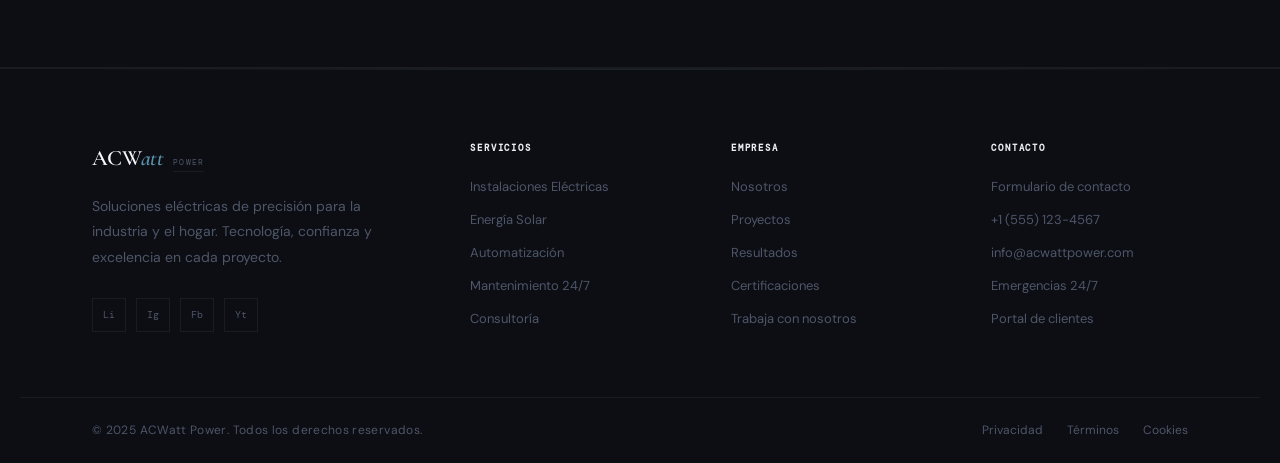
==== commit b0cc8c9e: "correccion2" ====
--- a/index.html
+++ b/index.html
@@ -7,18 +7,18 @@
   <link rel="stylesheet" href="css/global.css"/>
   <link rel="stylesheet" href="css/navbar.css"/>
   <link rel="stylesheet" href="css/footer.css"/>
-  <link rel="stylesheet" href="css/inicio.css"/>
+  <link rel="stylesheet" href="css/index.css"/>
 </head>
 <body>
 
   <!-- ── NAVBAR (universal) ── -->
   <nav class="navbar" id="navbar">
-    <a href="inicio.html" class="nav-logo">
+    <a href="index.html" class="nav-logo">
       <span class="logo-mark">ACW<span>att</span></span>
       <span class="logo-tag">Power</span>
     </a>
     <ul class="nav-links">
-      <li><a href="inicio.html"       class="nav-link" data-page="inicio">Inicio</a></li>
+      <li><a href="index.html"       class="nav-link" data-page="index">Inicio</a></li>
       <li><a href="servicios.html"    class="nav-link" data-page="servicios">Servicios</a></li>
       <li><a href="estadisticas.html" class="nav-link" data-page="estadisticas">Estadísticas</a></li>
       <li><a href="proyectos.html"    class="nav-link" data-page="proyectos">Proyectos</a></li>
@@ -30,7 +30,7 @@
     </button>
   </nav>
   <div class="nav-mobile" id="nav-mobile">
-    <a href="inicio.html"       class="nav-link" data-page="inicio">Inicio</a>
+    <a href="index.html"       class="nav-link" data-page="index">Inicio</a>
     <a href="servicios.html"    class="nav-link" data-page="servicios">Servicios</a>
     <a href="estadisticas.html" class="nav-link" data-page="estadisticas">Estadísticas</a>
     <a href="proyectos.html"    class="nav-link" data-page="proyectos">Proyectos</a>
@@ -214,7 +214,7 @@
   <footer class="site-footer">
     <div class="footer-body">
       <div class="footer-brand">
-        <a href="inicio.html" class="nav-logo">
+        <a href="index.html" class="nav-logo">
           <span class="logo-mark">ACW<span>att</span></span>
           <span class="logo-tag">Power</span>
         </a>
@@ -236,7 +236,7 @@
       </div>
       <div class="footer-col">
         <h5>Empresa</h5>
-        <a href="inicio.html">Nosotros</a>
+        <a href="index.html">Nosotros</a>
         <a href="proyectos.html">Proyectos</a>
         <a href="estadisticas.html">Resultados</a>
         <a href="#">Certificaciones</a>
@@ -262,6 +262,6 @@
   </footer>
 
   <script src="js/components.js"></script>
-  <script src="js/inicio.js"></script>
+  <script src="js/index.js"></script>
 </body>
 </html>
--- a/css/index.css
+++ b/css/index.css
@@ -0,0 +1,423 @@
+/* ============================================================
+   ACWATT POWER — INICIO.CSS
+   ============================================================ */
+
+/* ── HERO ──────────────────────────────────────────────────── */
+.hero {
+  position: relative;
+  min-height: 100vh;
+  display: flex;
+  flex-direction: column;
+  justify-content: flex-end;
+  padding: 0 72px 72px;
+  overflow: hidden;
+}
+
+.hero-bg {
+  position: absolute;
+  inset: 0;
+  z-index: 0;
+}
+
+/* Cuadrícula de fondo sutil */
+.hero-grid {
+  position: absolute;
+  inset: 0;
+  background-image:
+    linear-gradient(rgba(90, 143, 168, 0.04) 1px, transparent 1px),
+    linear-gradient(90deg, rgba(90, 143, 168, 0.04) 1px, transparent 1px);
+  background-size: 80px 80px;
+}
+
+.hero-vignette {
+  position: absolute;
+  inset: 0;
+  background:
+    radial-gradient(ellipse 80% 60% at 70% 40%, rgba(90, 143, 168, 0.06) 0%, transparent 60%),
+    radial-gradient(ellipse 100% 100% at 50% 100%, var(--bg-deep) 0%, transparent 50%);
+}
+
+.hero-inner {
+  position: relative;
+  z-index: 1;
+  max-width: var(--max-w);
+  width: 100%;
+  margin: 0 auto;
+}
+
+.hero-content {
+  max-width: 700px;
+  padding-top: 160px;
+  margin-bottom: 64px;
+}
+
+.hero-title {
+  font-size: clamp(3.2rem, 6.5vw, 6rem);
+  font-weight: 300;
+  line-height: 1.08;
+  margin-bottom: 28px;
+  letter-spacing: -0.03em;
+}
+
+.hero-desc {
+  font-size: 16px;
+  color: var(--text-secondary);
+  max-width: 520px;
+  line-height: 1.8;
+  margin-bottom: 40px;
+}
+
+.hero-actions {
+  display: flex;
+  gap: 16px;
+  flex-wrap: wrap;
+}
+
+/* MÉTRICAS */
+.hero-metrics {
+  display: flex;
+  align-items: center;
+  gap: 0;
+  padding: 32px 0;
+  border-top: 1px solid var(--border-soft);
+  border-bottom: 1px solid var(--border-soft);
+  flex-wrap: wrap;
+  row-gap: 24px;
+}
+
+.hm-item {
+  padding: 0 48px 0 0;
+}
+.hm-item:first-child { padding-left: 0; }
+
+.hm-num {
+  font-family: var(--font-display);
+  font-size: 2.8rem;
+  font-weight: 300;
+  color: var(--text-white);
+  letter-spacing: -0.04em;
+}
+.hm-unit {
+  font-family: var(--font-display);
+  font-size: 1.4rem;
+  color: var(--accent);
+}
+.hm-item p {
+  font-size: 12px;
+  color: var(--text-muted);
+  text-transform: uppercase;
+  letter-spacing: 0.06em;
+  margin-top: 4px;
+}
+
+.hm-sep {
+  width: 1px;
+  height: 48px;
+  background: var(--border-soft);
+  margin-right: 48px;
+  flex-shrink: 0;
+}
+
+/* SCROLL HINT */
+.hero-scroll-hint {
+  position: absolute;
+  bottom: 72px;
+  right: 72px;
+  display: flex;
+  align-items: center;
+  gap: 14px;
+  z-index: 1;
+}
+.hero-scroll-hint span {
+  font-family: var(--font-mono);
+  font-size: 9px;
+  letter-spacing: 0.2em;
+  text-transform: uppercase;
+  color: var(--text-muted);
+  writing-mode: vertical-rl;
+  transform: rotate(180deg);
+}
+.scroll-track {
+  width: 1px;
+  height: 60px;
+  background: var(--border-soft);
+  position: relative;
+  overflow: hidden;
+}
+.scroll-thumb {
+  width: 100%;
+  height: 20px;
+  background: var(--accent);
+  animation: scroll-down 2s ease-in-out infinite;
+}
+@keyframes scroll-down {
+  0%   { transform: translateY(-100%); opacity: 0; }
+  20%  { opacity: 1; }
+  80%  { opacity: 1; }
+  100% { transform: translateY(300%); opacity: 0; }
+}
+
+/* ── INTRO ──────────────────────────────────────────────────── */
+.intro-section {
+  padding: var(--section-pad);
+  border-top: 1px solid var(--border-soft);
+}
+.intro-inner {
+  max-width: var(--max-w);
+  margin: 0 auto;
+  display: grid;
+  grid-template-columns: 1fr 1fr;
+  gap: 80px;
+  align-items: center;
+}
+.intro-left p { font-size: 15px; }
+
+/* VISUAL DE IDENTIDAD */
+.intro-visual {
+  position: relative;
+  width: 100%;
+  aspect-ratio: 1;
+  max-width: 460px;
+  margin-left: auto;
+}
+
+.iv-card {
+  position: absolute;
+  background: var(--bg-card);
+  border: 1px solid var(--border-soft);
+  padding: 20px 22px;
+  display: flex;
+  align-items: center;
+  gap: 14px;
+  transition: border-color 0.3s, transform 0.3s;
+  width: 220px;
+}
+.iv-card:hover {
+  border-color: var(--accent-border);
+  transform: translateY(-3px);
+}
+.iv-card--1 { top: 0;   left: 0; }
+.iv-card--2 { top: 0;   right: 0; }
+.iv-card--3 { bottom: 0; left: 0; }
+.iv-card--4 { bottom: 0; right: 0; }
+
+.iv-icon {
+  width: 32px; height: 32px;
+  color: var(--accent);
+  flex-shrink: 0;
+}
+.iv-icon svg { width: 100%; height: 100%; }
+
+.iv-card p {
+  font-size: 13px;
+  color: var(--text-secondary);
+  line-height: 1.4;
+  margin: 0;
+}
+
+.iv-center-badge {
+  position: absolute;
+  top: 50%; left: 50%;
+  transform: translate(-50%, -50%);
+  width: 90px; height: 90px;
+  border: 1px solid var(--accent-border);
+  background: var(--bg-deep);
+  display: flex;
+  flex-direction: column;
+  align-items: center;
+  justify-content: center;
+  text-align: center;
+}
+.iv-center-badge span {
+  font-family: var(--font-display);
+  font-size: 13px;
+  font-weight: 600;
+  color: var(--text-white);
+  letter-spacing: 0.05em;
+}
+.iv-center-badge small {
+  font-family: var(--font-mono);
+  font-size: 8px;
+  letter-spacing: 0.15em;
+  color: var(--accent);
+  text-transform: uppercase;
+  margin-top: 2px;
+}
+
+/* ── SERVICIOS PREVIEW ──────────────────────────────────────── */
+.services-preview {
+  padding: var(--section-pad);
+  background: var(--bg-dark);
+  border-top: 1px solid var(--border-soft);
+  border-bottom: 1px solid var(--border-soft);
+}
+.sp-inner { max-width: var(--max-w); margin: 0 auto; }
+
+.sp-header {
+  display: flex;
+  align-items: flex-end;
+  justify-content: space-between;
+  margin-bottom: 56px;
+  flex-wrap: wrap;
+  gap: 20px;
+}
+.sp-header .section-title { margin-bottom: 0; }
+
+.sp-grid {
+  display: grid;
+  grid-template-columns: repeat(4, 1fr);
+  gap: 1px;
+  background: var(--border-soft);
+  border: 1px solid var(--border-soft);
+}
+
+.sp-card {
+  background: var(--bg-card);
+  padding: 36px 28px 32px;
+  position: relative;
+  text-decoration: none;
+  display: flex;
+  flex-direction: column;
+  gap: 12px;
+  transition: background 0.35s, transform 0.35s;
+  overflow: hidden;
+}
+.sp-card::before {
+  content: '';
+  position: absolute;
+  bottom: 0; left: 0;
+  width: 0; height: 2px;
+  background: var(--accent);
+  transition: width 0.4s var(--ease);
+}
+.sp-card:hover::before { width: 100%; }
+.sp-card:hover { background: var(--bg-card-hover); }
+
+.sp-card--accent { background: rgba(90, 143, 168, 0.06); }
+.sp-card--accent::after {
+  content: 'Destacado';
+  position: absolute;
+  top: 16px; right: 16px;
+  font-family: var(--font-mono);
+  font-size: 8px;
+  letter-spacing: 0.12em;
+  color: var(--accent);
+  text-transform: uppercase;
+  border: 1px solid var(--accent-border);
+  padding: 3px 8px;
+}
+
+.sp-num {
+  font-family: var(--font-mono);
+  font-size: 10px;
+  letter-spacing: 0.1em;
+  color: var(--text-muted);
+  margin-bottom: 4px;
+}
+.sp-icon {
+  width: 36px; height: 36px;
+  color: var(--accent);
+}
+.sp-icon svg { width: 100%; height: 100%; }
+
+.sp-card h3 {
+  font-family: var(--font-display);
+  font-size: 20px;
+  font-weight: 400;
+  color: var(--text-white);
+  margin-top: 4px;
+}
+.sp-card p { font-size: 13px; line-height: 1.7; flex: 1; }
+
+.sp-arrow {
+  font-size: 16px;
+  color: var(--accent);
+  transition: transform 0.3s;
+  align-self: flex-start;
+}
+.sp-card:hover .sp-arrow { transform: translateX(6px); }
+
+/* ── QUOTE DESTACADA ────────────────────────────────────────── */
+.featured-quote {
+  padding: var(--section-pad);
+  border-top: 1px solid var(--border-soft);
+}
+.fq-inner {
+  max-width: 820px;
+  margin: 0 auto;
+  text-align: center;
+  position: relative;
+}
+.fq-mark {
+  width: 48px;
+  margin: 0 auto 24px;
+  display: block;
+  color: var(--accent);
+}
+blockquote {
+  font-family: var(--font-display);
+  font-size: clamp(1.4rem, 2.5vw, 2rem);
+  font-weight: 300;
+  font-style: italic;
+  color: var(--text-white);
+  line-height: 1.5;
+  margin-bottom: 32px;
+  letter-spacing: -0.01em;
+}
+cite {
+  display: flex;
+  flex-direction: column;
+  align-items: center;
+  gap: 4px;
+  font-style: normal;
+}
+cite strong {
+  font-family: var(--font-body);
+  font-size: 14px;
+  font-weight: 600;
+  color: var(--text-primary);
+}
+cite span {
+  font-size: 12px;
+  color: var(--text-muted);
+  letter-spacing: 0.04em;
+}
+
+/* ── CTA FINAL ──────────────────────────────────────────────── */
+.cta-section {
+  padding: var(--section-pad);
+  background: var(--bg-dark);
+  border-top: 1px solid var(--border-soft);
+  border-bottom: 1px solid var(--border-soft);
+}
+.cta-inner {
+  max-width: var(--max-w);
+  margin: 0 auto;
+  display: flex;
+  flex-direction: column;
+  align-items: center;
+  text-align: center;
+}
+.cta-inner .section-title { max-width: 600px; }
+.cta-inner p { max-width: 480px; }
+
+/* ── RESPONSIVE ─────────────────────────────────────────────── */
+@media (max-width: 1100px) {
+  .sp-grid { grid-template-columns: repeat(2, 1fr); }
+}
+@media (max-width: 900px) {
+  .hero { padding: 0 32px 56px; }
+  .hero-content { padding-top: 120px; }
+  .hero-scroll-hint { display: none; }
+  .intro-inner { grid-template-columns: 1fr; }
+  .intro-visual { max-width: 340px; margin: 0 auto; }
+  .iv-card { width: 180px; padding: 14px 16px; }
+  .sp-header { flex-direction: column; align-items: flex-start; }
+}
+@media (max-width: 640px) {
+  .hero-title { font-size: 2.8rem; }
+  .sp-grid { grid-template-columns: 1fr; }
+  .hm-sep { display: none; }
+  .hero-metrics { gap: 24px; }
+  .hm-item { padding: 0; }
+}
